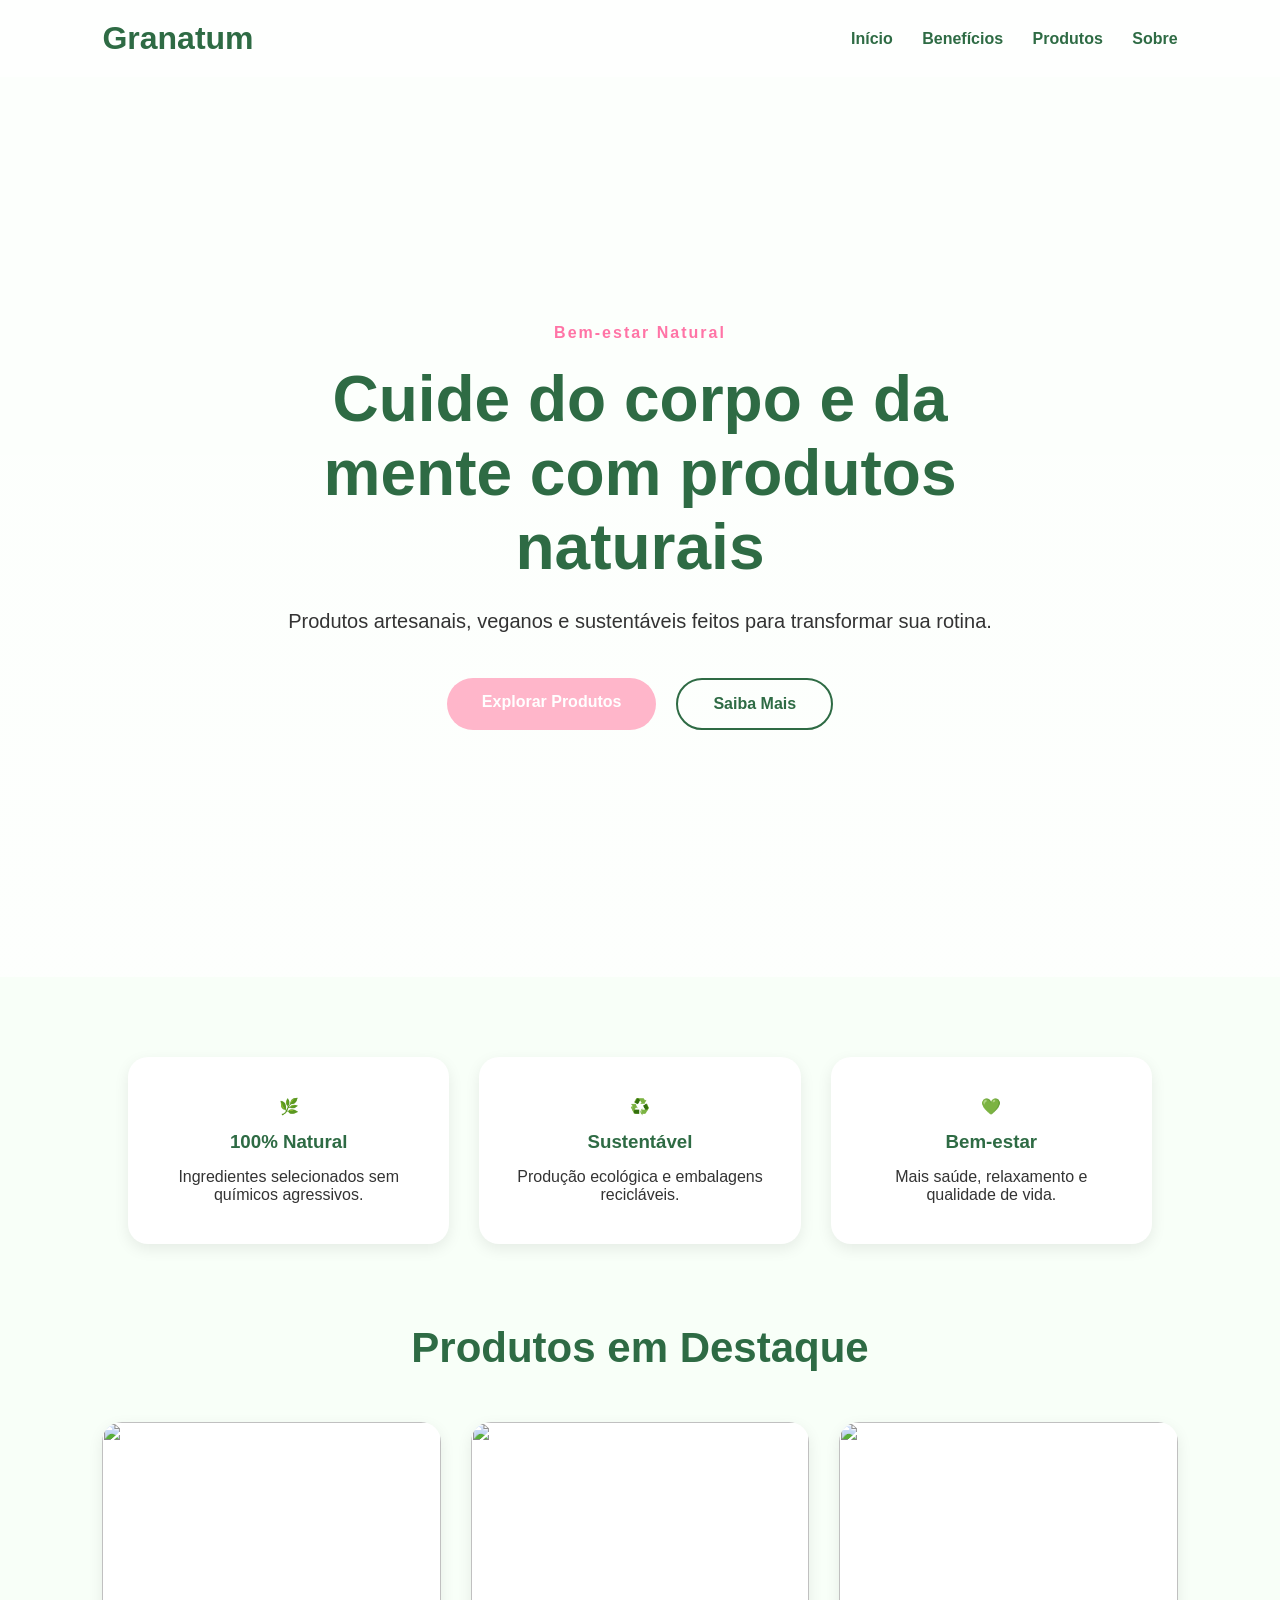
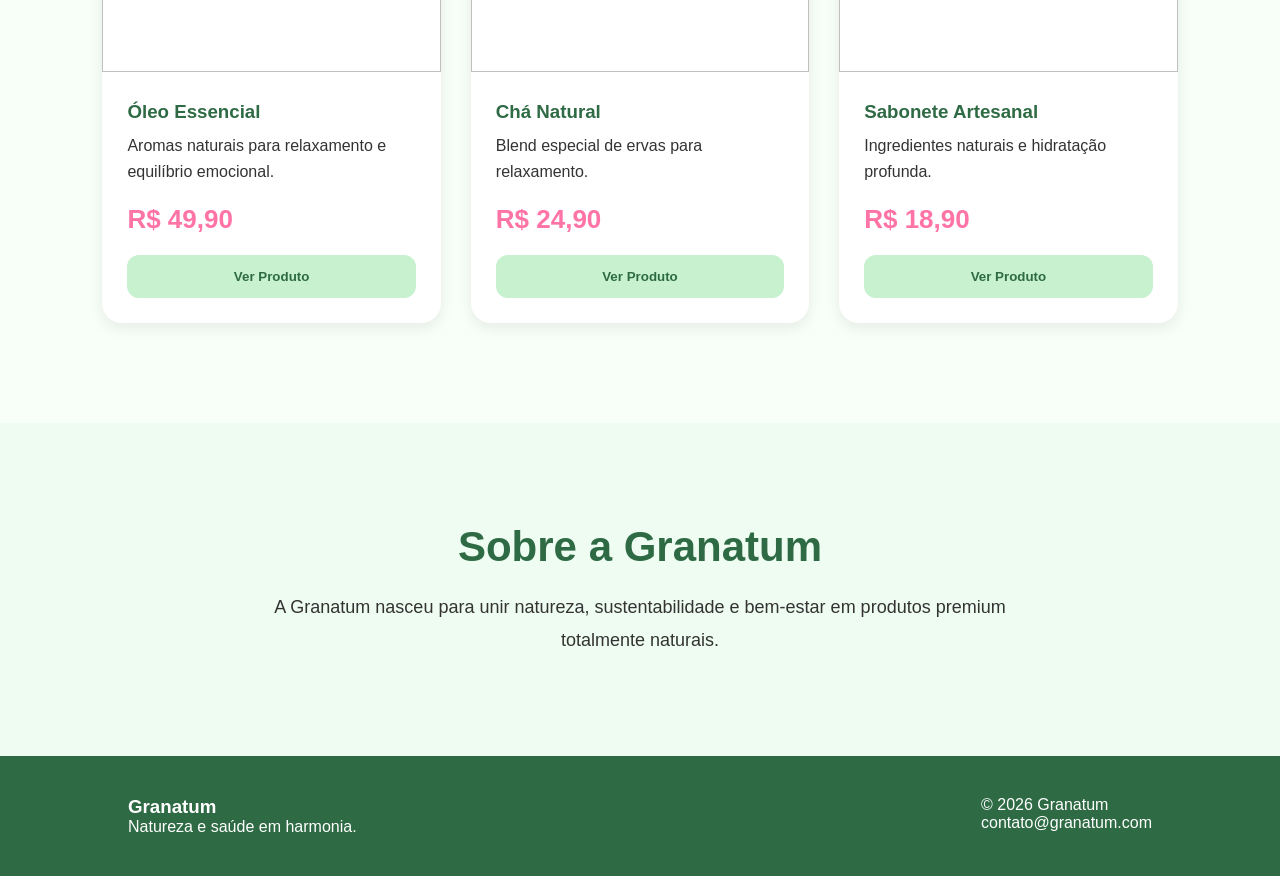
==== index.html @ 81e1577a "po" ====
<!DOCTYPE html>
<html lang="pt-BR">

<head>
    <meta charset="UTF-8">
    <meta name="viewport" content="width=device-width, initial-scale=1.0">
    <title>Granatum</title>

    <link rel="stylesheet" href="style.css">
</head>

<body>

    <header>
        <div class="logo">Granatum</div>

        <nav>
            <a href="#">Início</a>
            <a href="#beneficios">Benefícios</a>
            <a href="#produtos">Produtos</a>
            <a href="#sobre">Sobre</a>
        </nav>
    </header>

    <section class="hero">

        <div class="hero-content">

            <span class="mini-texto">
                Bem-estar Natural
            </span>

            <h1>
                Cuide do corpo e da mente com produtos naturais
            </h1>

            <p>
                Produtos artesanais, veganos e sustentáveis
                feitos para transformar sua rotina.
            </p>

            <div class="hero-buttons">
                <a href="#produtos" class="btn">
                    Explorar Produtos
                </a>

                <a href="#sobre" class="btn-outline">
                    Saiba Mais
                </a>
            </div>

        </div>

    </section>

    <!-- BENEFÍCIOS -->

    <section class="beneficios" id="beneficios">

        <div class="beneficio">
            🌿
            <h3>100% Natural</h3>
            <p>Ingredientes selecionados sem químicos agressivos.</p>
        </div>

        <div class="beneficio">
            ♻️
            <h3>Sustentável</h3>
            <p>Produção ecológica e embalagens recicláveis.</p>
        </div>

        <div class="beneficio">
            💚
            <h3>Bem-estar</h3>
            <p>Mais saúde, relaxamento e qualidade de vida.</p>
        </div>

    </section>

    <!-- PRODUTOS -->

    <section id="produtos">

        <h2 class="titulo">Produtos em Destaque</h2>

        <div class="produtos">

            <!-- CARD 1 -->

            <div class="card">

                <img src="https://images.unsplash.com/photo-1505576399279-565b52d4ac71?q=80&w=1200&auto=format&fit=crop">

                <div class="card-content">

                    <h3>Óleo Essencial</h3>

                    <p>
                        Aromas naturais para relaxamento e equilíbrio emocional.
                    </p>

                    <span>R$ 49,90</span>

                    <a href="produtos/oleo.html">
                        <button>
                            Ver Produto
                        </button>
                    </a>

                </div>

            </div>

            <!-- CARD 2 -->

            <div class="card">

                <img src="https://images.unsplash.com/photo-1515377905703-c4788e51af15?q=80&w=1200&auto=format&fit=crop">

                <div class="card-content">

                    <h3>Chá Natural</h3>

                    <p>
                        Blend especial de ervas para relaxamento.
                    </p>

                    <span>R$ 24,90</span>

                    <a href="produtos/cha.html">
                        <button>
                            Ver Produto
                        </button>
                    </a>

                </div>

            </div>

            <!-- CARD 3 -->

            <div class="card">

                <img src="https://images.unsplash.com/photo-1522335789203-aabd1fc54bc9?q=80&w=1200&auto=format&fit=crop">

                <div class="card-content">

                    <h3>Sabonete Artesanal</h3>

                    <p>
                        Ingredientes naturais e hidratação profunda.
                    </p>

                    <span>R$ 18,90</span>

                    <a href="produtos/sabonete.html">
                        <button>
                            Ver Produto
                        </button>
                    </a>

                </div>

            </div>

        </div>

    </section>

    <!-- SOBRE -->

    <section class="sobre" id="sobre">

        <h2>Sobre a Granatum</h2>

        <p>
            A Granatum nasceu para unir natureza,
            sustentabilidade e bem-estar em produtos
            premium totalmente naturais.
        </p>

    </section>

    <!-- FOOTER -->

    <footer>

        <div>
            <h3>Granatum</h3>
            <p>Natureza e saúde em harmonia.</p>
        </div>

        <div>
            <p>© 2026 Granatum</p>
            <p>contato@granatum.com</p>
        </div>

    </footer>

</body>

</html>
---- style.css ----
*{
    margin:0;
    padding:0;
    box-sizing:border-box;
    font-family: Arial, Helvetica, sans-serif;
}

body{
    background:#f8fff8;
    color:#333;
}

/* HEADER */

header{
    width:100%;
    padding:20px 8%;
    background:rgba(255,255,255,0.8);

    backdrop-filter: blur(10px);

    display:flex;
    justify-content:space-between;
    align-items:center;

    position:sticky;
    top:0;

    z-index:1000;
}

.logo{
    font-size:32px;
    font-weight:bold;
    color:#2e6b44;
}

nav a{
    text-decoration:none;
    color:#2e6b44;
    margin-left:25px;
    font-weight:bold;
    transition:0.3s;
}

nav a:hover{
    color:#ff74a6;
}

/* HERO */

.hero{
    min-height:100vh;

    background:
    linear-gradient(rgba(255,255,255,0.6), rgba(255,255,255,0.7)),
    url("https://images.unsplash.com/photo-1490818387583-1baba5e638af?q=80&w=1600&auto=format&fit=crop");

    background-size:cover;
    background-position:center;

    display:flex;
    align-items:center;
    justify-content:center;

    text-align:center;
    padding:40px;
}

.hero-content{
    max-width:800px;
}

.mini-texto{
    color:#ff74a6;
    font-weight:bold;
    letter-spacing:2px;
}

.hero h1{
    font-size:64px;
    color:#2e6b44;
    margin:20px 0;
}

.hero p{
    font-size:20px;
    line-height:1.7;
    margin-bottom:40px;
}

/* BOTÕES */

.hero-buttons{
    display:flex;
    justify-content:center;
    gap:20px;
}

.btn,
.btn-outline{
    padding:15px 35px;
    border-radius:30px;
    text-decoration:none;
    font-weight:bold;
    transition:0.3s;
}

.btn{
    background:#ffb6ca;
    color:white;
}

.btn:hover{
    background:#ff8eb0;
}

.btn-outline{
    border:2px solid #2e6b44;
    color:#2e6b44;
}

.btn-outline:hover{
    background:#2e6b44;
    color:white;
}

/* BENEFÍCIOS */

.beneficios{
    padding:80px 10%;

    display:grid;
    grid-template-columns:repeat(auto-fit, minmax(250px,1fr));

    gap:30px;
}

.beneficio{
    background:white;
    padding:40px 30px;
    border-radius:20px;
    text-align:center;

    box-shadow:0 5px 15px rgba(0,0,0,0.08);
}

.beneficio h3{
    margin:15px 0;
    color:#2e6b44;
}

/* PRODUTOS */

.titulo{
    text-align:center;
    margin-bottom:50px;
    font-size:42px;
    color:#2e6b44;
}

.produtos{
    padding:0 8% 100px;

    display:grid;
    grid-template-columns:repeat(auto-fit,minmax(280px,1fr));

    gap:30px;
}

.card{
    background:white;
    border-radius:20px;
    overflow:hidden;

    box-shadow:0 5px 15px rgba(0,0,0,0.08);

    transition:0.3s;
}

.card:hover{
    transform:translateY(-10px);
}

.card img{
    width:100%;
    height:250px;
    object-fit:cover;
}

.card-content{
    padding:25px;
}

.card-content h3{
    color:#2e6b44;
    margin-bottom:10px;
}

.card-content p{
    margin-bottom:20px;
    line-height:1.6;
}

.card-content span{
    display:block;
    font-size:26px;
    font-weight:bold;
    color:#ff74a6;
    margin-bottom:20px;
}

.card-content button{
    width:100%;
    padding:14px;

    border:none;
    border-radius:12px;

    background:#c7f1cf;
    color:#2e6b44;

    font-weight:bold;
    cursor:pointer;

    transition:0.3s;
}

.card-content button:hover{
    background:#9de0ab;
}

/* SOBRE */

.sobre{
    background:#eefcf1;
    padding:100px 10%;
    text-align:center;
}

.sobre h2{
    font-size:42px;
    color:#2e6b44;
    margin-bottom:20px;
}

.sobre p{
    max-width:800px;
    margin:auto;

    line-height:1.8;
    font-size:18px;
}

/* FOOTER */

footer{
    background:#2e6b44;
    color:white;

    padding:40px 10%;

    display:flex;
    justify-content:space-between;
    flex-wrap:wrap;
}

/* RESPONSIVO */

@media(max-width:768px){

    header{
        flex-direction:column;
    }

    nav{
        margin-top:15px;
    }

    .hero h1{
        font-size:42px;
    }

    .hero-buttons{
        flex-direction:column;
    }

    footer{
        text-align:center;
        gap:20px;
    }

}
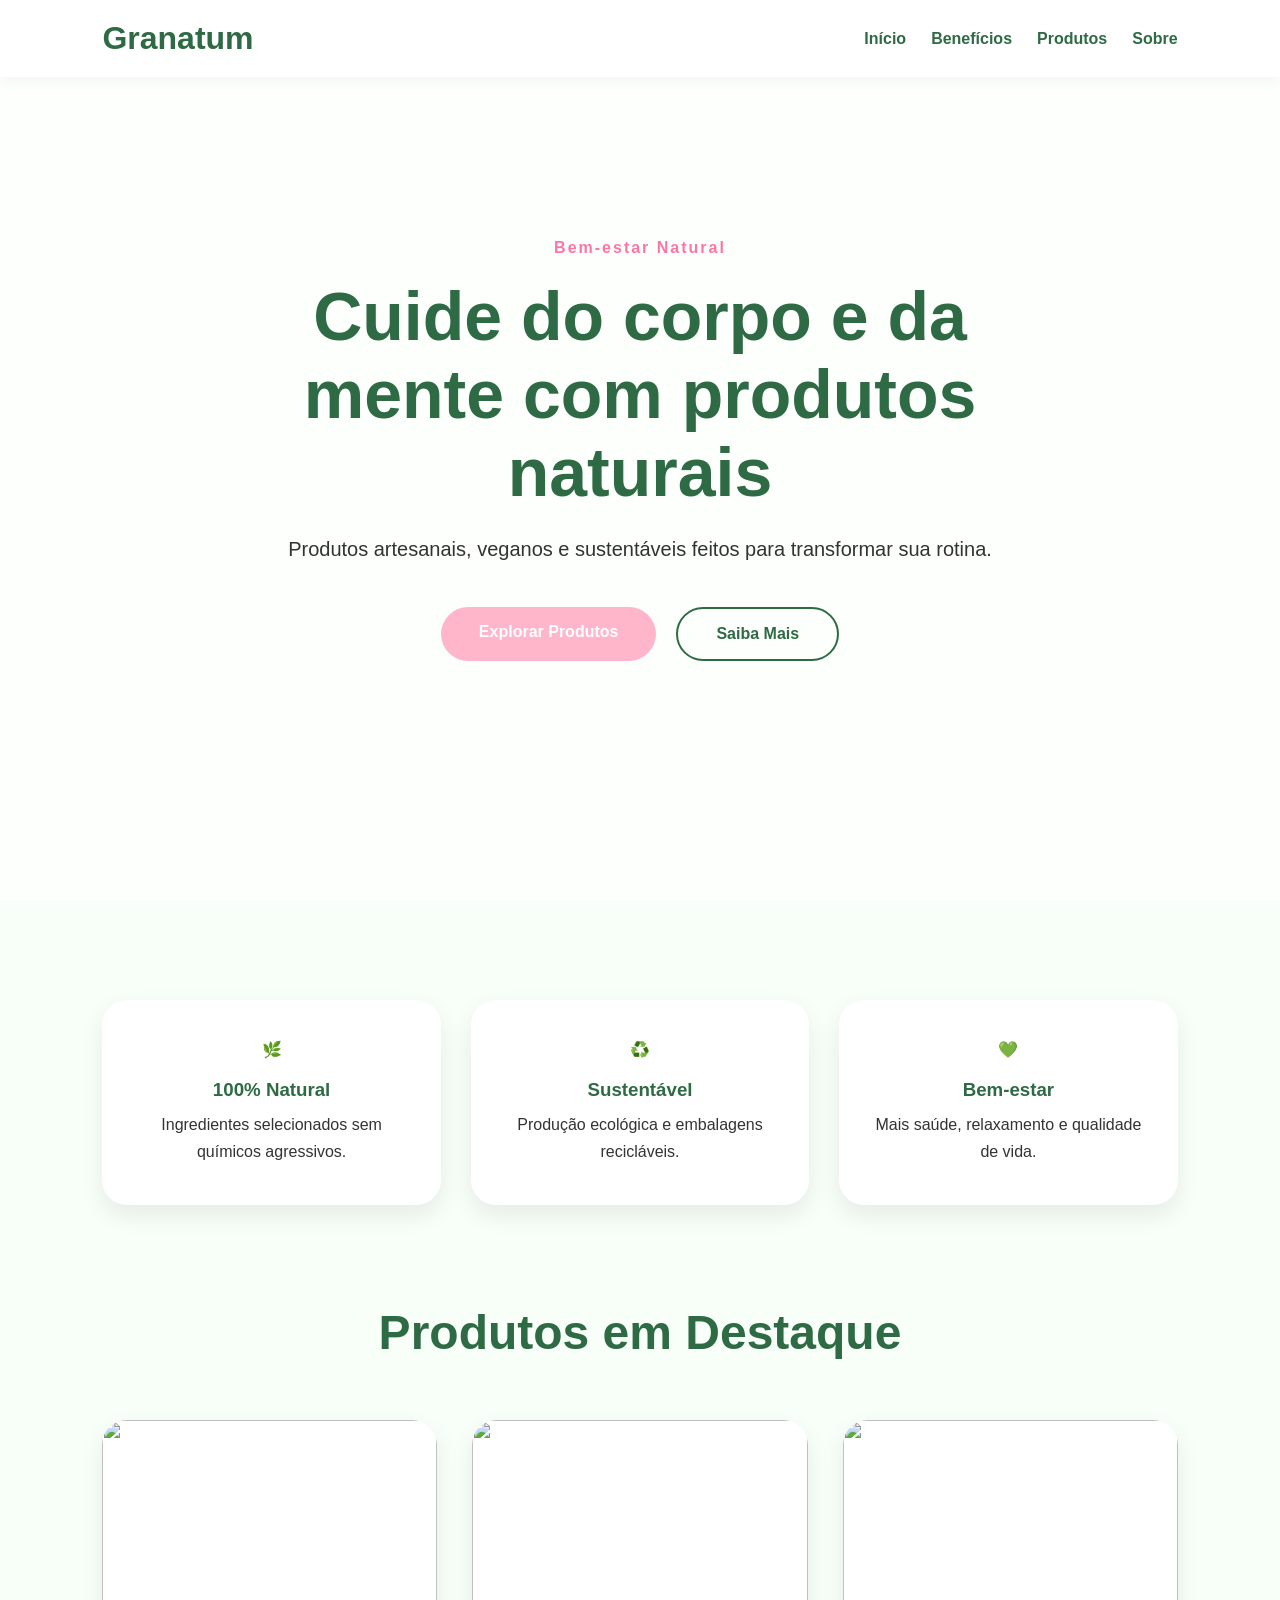
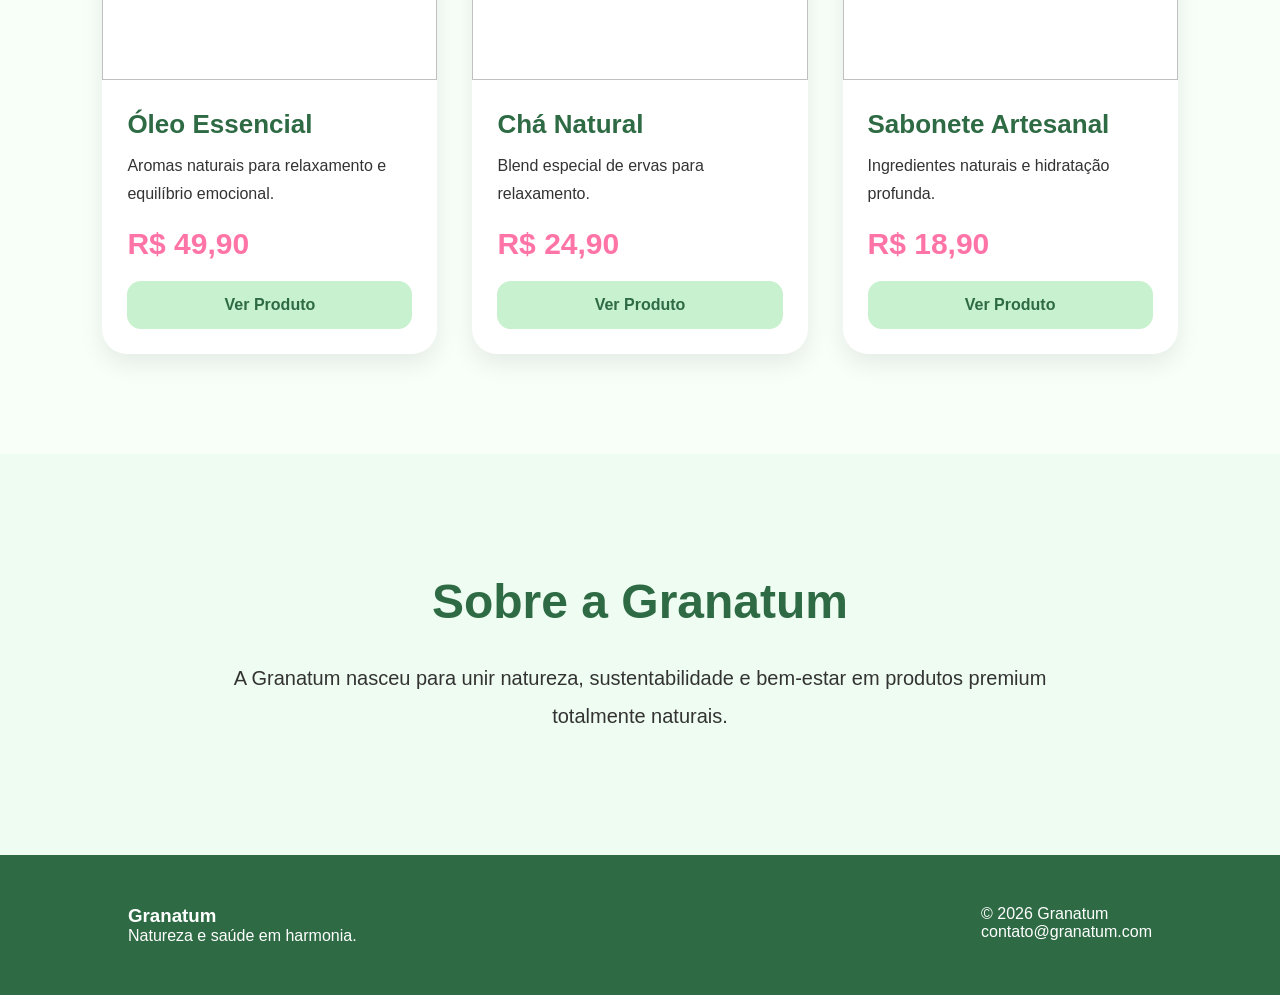
==== commit 1c69ae77: "olá" ====
--- a/index.html
+++ b/index.html
@@ -89,7 +89,7 @@
 
             <div class="card">
 
-                <img src="https://images.unsplash.com/photo-1505576399279-565b52d4ac71?q=80&w=1200&auto=format&fit=crop">
+                <img src="../assets/imagens/oleos.jpeg">
 
                 <div class="card-content">
 
@@ -115,7 +115,7 @@
 
             <div class="card">
 
-                <img src="https://images.unsplash.com/photo-1515377905703-c4788e51af15?q=80&w=1200&auto=format&fit=crop">
+                <img src="../assets/imagens/erva.jpeg">
 
                 <div class="card-content">
 
@@ -141,7 +141,7 @@
 
             <div class="card">
 
-                <img src="https://images.unsplash.com/photo-1522335789203-aabd1fc54bc9?q=80&w=1200&auto=format&fit=crop">
+                <img src="../assets/imagens/sabonete.jpeg">
 
                 <div class="card-content">
 
--- a/style.css
+++ b/style.css
@@ -1,3 +1,7 @@
+/* =========================
+   RESET
+========================= */
+
 *{
     margin:0;
     padding:0;
@@ -5,28 +9,39 @@
     font-family: Arial, Helvetica, sans-serif;
 }
 
+html{
+    scroll-behavior:smooth;
+}
+
 body{
     background:#f8fff8;
     color:#333;
-}
-
-/* HEADER */
+    overflow-x:hidden;
+}
+
+/* =========================
+   HEADER
+========================= */
 
 header{
     width:100%;
     padding:20px 8%;
-    background:rgba(255,255,255,0.8);
-
-    backdrop-filter: blur(10px);
 
     display:flex;
     justify-content:space-between;
     align-items:center;
 
-    position:sticky;
+    position:fixed;
     top:0;
+    left:0;
 
     z-index:1000;
+
+    background:rgba(255,255,255,0.8);
+
+    backdrop-filter:blur(12px);
+
+    box-shadow:0 2px 15px rgba(0,0,0,0.05);
 }
 
 .logo{
@@ -35,11 +50,16 @@
     color:#2e6b44;
 }
 
+nav{
+    display:flex;
+    gap:25px;
+}
+
 nav a{
     text-decoration:none;
     color:#2e6b44;
-    margin-left:25px;
-    font-weight:bold;
+    font-weight:bold;
+
     transition:0.3s;
 }
 
@@ -47,24 +67,28 @@
     color:#ff74a6;
 }
 
-/* HERO */
+/* =========================
+   HERO HOME
+========================= */
 
 .hero{
+    width:100%;
     min-height:100vh;
 
     background:
-    linear-gradient(rgba(255,255,255,0.6), rgba(255,255,255,0.7)),
+    linear-gradient(rgba(255,255,255,0.7), rgba(255,255,255,0.7)),
     url("https://images.unsplash.com/photo-1490818387583-1baba5e638af?q=80&w=1600&auto=format&fit=crop");
 
     background-size:cover;
     background-position:center;
 
     display:flex;
+    justify-content:center;
     align-items:center;
-    justify-content:center;
 
     text-align:center;
-    padding:40px;
+
+    padding:120px 8%;
 }
 
 .hero-content{
@@ -78,18 +102,18 @@
 }
 
 .hero h1{
-    font-size:64px;
-    color:#2e6b44;
+    font-size:68px;
+    color:#2e6b44;
+
     margin:20px 0;
 }
 
 .hero p{
     font-size:20px;
-    line-height:1.7;
+    line-height:1.8;
+
     margin-bottom:40px;
 }
-
-/* BOTÕES */
 
 .hero-buttons{
     display:flex;
@@ -97,12 +121,19 @@
     gap:20px;
 }
 
+/* =========================
+   BOTÕES
+========================= */
+
 .btn,
 .btn-outline{
-    padding:15px 35px;
-    border-radius:30px;
+    padding:16px 38px;
+
+    border-radius:40px;
+
     text-decoration:none;
     font-weight:bold;
+
     transition:0.3s;
 }
 
@@ -113,6 +144,7 @@
 
 .btn:hover{
     background:#ff8eb0;
+    transform:translateY(-3px);
 }
 
 .btn-outline{
@@ -125,10 +157,12 @@
     color:white;
 }
 
-/* BENEFÍCIOS */
+/* =========================
+   BENEFÍCIOS
+========================= */
 
 .beneficios{
-    padding:80px 10%;
+    padding:100px 8%;
 
     display:grid;
     grid-template-columns:repeat(auto-fit, minmax(250px,1fr));
@@ -138,53 +172,77 @@
 
 .beneficio{
     background:white;
+
     padding:40px 30px;
-    border-radius:20px;
+
+    border-radius:25px;
+
     text-align:center;
 
-    box-shadow:0 5px 15px rgba(0,0,0,0.08);
+    box-shadow:0 10px 25px rgba(0,0,0,0.08);
+
+    transition:0.3s;
+}
+
+.beneficio:hover{
+    transform:translateY(-10px);
 }
 
 .beneficio h3{
-    margin:15px 0;
-    color:#2e6b44;
-}
-
-/* PRODUTOS */
+    margin:20px 0 10px;
+    color:#2e6b44;
+}
+
+.beneficio p{
+    line-height:1.7;
+}
+
+/* =========================
+   PRODUTOS
+========================= */
+
+#produtos{
+    padding-bottom:100px;
+}
 
 .titulo{
     text-align:center;
-    margin-bottom:50px;
-    font-size:42px;
-    color:#2e6b44;
+
+    font-size:48px;
+    color:#2e6b44;
+
+    margin-bottom:60px;
 }
 
 .produtos{
-    padding:0 8% 100px;
+    padding:0 8%;
 
     display:grid;
-    grid-template-columns:repeat(auto-fit,minmax(280px,1fr));
-
-    gap:30px;
+    grid-template-columns:repeat(auto-fit, minmax(280px,1fr));
+
+    gap:35px;
 }
 
 .card{
     background:white;
-    border-radius:20px;
+
+    border-radius:25px;
+
     overflow:hidden;
 
-    box-shadow:0 5px 15px rgba(0,0,0,0.08);
-
-    transition:0.3s;
+    box-shadow:0 10px 25px rgba(0,0,0,0.08);
+
+    transition:0.4s;
 }
 
 .card:hover{
-    transform:translateY(-10px);
+    transform:translateY(-12px);
 }
 
 .card img{
     width:100%;
-    height:250px;
+    height:260px;
+
     object-fit:cover;
 }
 
@@ -194,33 +252,45 @@
 
 .card-content h3{
     color:#2e6b44;
-    margin-bottom:10px;
+    margin-bottom:12px;
+
+    font-size:26px;
 }
 
 .card-content p{
+    line-height:1.7;
     margin-bottom:20px;
-    line-height:1.6;
 }
 
 .card-content span{
     display:block;
-    font-size:26px;
-    font-weight:bold;
+
     color:#ff74a6;
+
+    font-size:30px;
+    font-weight:bold;
+
     margin-bottom:20px;
+}
+
+.card-content a{
+    text-decoration:none;
 }
 
 .card-content button{
     width:100%;
-    padding:14px;
+
+    padding:15px;
 
     border:none;
-    border-radius:12px;
+    border-radius:14px;
 
     background:#c7f1cf;
     color:#2e6b44;
 
-    font-weight:bold;
+    font-size:16px;
+    font-weight:bold;
+
     cursor:pointer;
 
     transition:0.3s;
@@ -230,64 +300,300 @@
     background:#9de0ab;
 }
 
-/* SOBRE */
+/* =========================
+   SOBRE
+========================= */
 
 .sobre{
+    padding:120px 10%;
+
     background:#eefcf1;
-    padding:100px 10%;
+
     text-align:center;
 }
 
 .sobre h2{
-    font-size:42px;
-    color:#2e6b44;
-    margin-bottom:20px;
+    font-size:48px;
+    color:#2e6b44;
+
+    margin-bottom:30px;
 }
 
 .sobre p{
-    max-width:800px;
+    max-width:850px;
+
     margin:auto;
 
-    line-height:1.8;
-    font-size:18px;
-}
-
-/* FOOTER */
+    font-size:20px;
+    line-height:1.9;
+}
+
+/* =========================
+   FOOTER
+========================= */
 
 footer{
     background:#2e6b44;
     color:white;
 
-    padding:40px 10%;
+    padding:50px 10%;
 
     display:flex;
     justify-content:space-between;
     flex-wrap:wrap;
-}
-
-/* RESPONSIVO */
-
-@media(max-width:768px){
+
+    gap:20px;
+}
+
+/* =========================
+   PÁGINAS DOS PRODUTOS
+========================= */
+
+.produto-hero{
+    min-height:100vh;
+
+    padding:140px 10% 80px;
+
+    display:grid;
+    grid-template-columns:1fr 1fr;
+
+    gap:70px;
+
+    align-items:center;
+
+    background:
+    linear-gradient(rgba(255,255,255,0.92), rgba(255,255,255,0.92)),
+    url("https://images.unsplash.com/photo-1490818387583-1baba5e638af?q=80&w=1600&auto=format&fit=crop");
+
+    background-size:cover;
+    background-position:center;
+}
+
+.produto-imagem{
+    position:relative;
+}
+
+.produto-imagem img{
+    width:100%;
+
+    border-radius:30px;
+
+    box-shadow:0 20px 40px rgba(0,0,0,0.12);
+
+    transition:0.4s;
+}
+
+.produto-imagem img:hover{
+    transform:scale(1.03);
+}
+
+.tag-natural{
+    position:absolute;
+
+    top:20px;
+    left:20px;
+
+    background:#2e6b44;
+    color:white;
+
+    padding:10px 20px;
+
+    border-radius:30px;
+
+    font-size:14px;
+    font-weight:bold;
+}
+
+.produto-info h1{
+    font-size:60px;
+    color:#2e6b44;
+
+    margin-bottom:20px;
+}
+
+.produto-subtitulo{
+    font-size:20px;
+    line-height:1.8;
+
+    margin-bottom:30px;
+}
+
+.preco{
+    font-size:42px;
+    font-weight:bold;
+
+    color:#ff74a6;
+
+    margin-bottom:35px;
+}
+
+.produto-beneficios{
+    display:grid;
+    grid-template-columns:repeat(2,1fr);
+
+    gap:20px;
+
+    margin-bottom:40px;
+}
+
+.beneficio-card{
+    background:white;
+
+    padding:25px;
+
+    border-radius:20px;
+
+    box-shadow:0 5px 15px rgba(0,0,0,0.08);
+
+    transition:0.3s;
+}
+
+.beneficio-card:hover{
+    transform:translateY(-5px);
+}
+
+.beneficio-card h3{
+    color:#2e6b44;
+    margin-bottom:12px;
+}
+
+.beneficio-card p{
+    line-height:1.7;
+}
+
+.comprar-area{
+    display:flex;
+    gap:20px;
+}
+
+.comprar-btn{
+    background:#2e6b44;
+    color:white;
+
+    border:none;
+
+    padding:18px 40px;
+
+    border-radius:15px;
+
+    font-size:18px;
+    font-weight:bold;
+
+    cursor:pointer;
+
+    transition:0.3s;
+}
+
+.comprar-btn:hover{
+    background:#245636;
+}
+
+.voltar-btn{
+    border:2px solid #2e6b44;
+
+    color:#2e6b44;
+
+    padding:18px 40px;
+
+    border-radius:15px;
+
+    text-decoration:none;
+    font-weight:bold;
+
+    transition:0.3s;
+}
+
+.voltar-btn:hover{
+    background:#2e6b44;
+    color:white;
+}
+
+/* =========================
+   INFO EXTRA
+========================= */
+
+.info-extra{
+    padding:100px 10%;
+    background:white;
+}
+
+.info-extra h2{
+    text-align:center;
+
+    font-size:46px;
+    color:#2e6b44;
+
+    margin-bottom:60px;
+}
+
+.info-grid{
+    display:grid;
+    grid-template-columns:repeat(auto-fit, minmax(300px,1fr));
+
+    gap:30px;
+}
+
+.info-box{
+    background:#eefcf1;
+
+    padding:40px;
+
+    border-radius:25px;
+
+    transition:0.3s;
+}
+
+.info-box:hover{
+    transform:translateY(-8px);
+}
+
+.info-box h3{
+    color:#2e6b44;
+    margin-bottom:20px;
+}
+
+.info-box p{
+    line-height:1.8;
+}
+
+/* =========================
+   RESPONSIVO
+========================= */
+
+@media(max-width:900px){
 
     header{
         flex-direction:column;
-    }
-
-    nav{
-        margin-top:15px;
+        gap:15px;
     }
 
     .hero h1{
-        font-size:42px;
+        font-size:46px;
     }
 
     .hero-buttons{
         flex-direction:column;
     }
 
+    .produto-hero{
+        grid-template-columns:1fr;
+    }
+
+    .produto-info h1{
+        font-size:42px;
+    }
+
+    .produto-beneficios{
+        grid-template-columns:1fr;
+    }
+
+    .comprar-area{
+        flex-direction:column;
+    }
+
     footer{
+        flex-direction:column;
         text-align:center;
-        gap:20px;
     }
 
 }
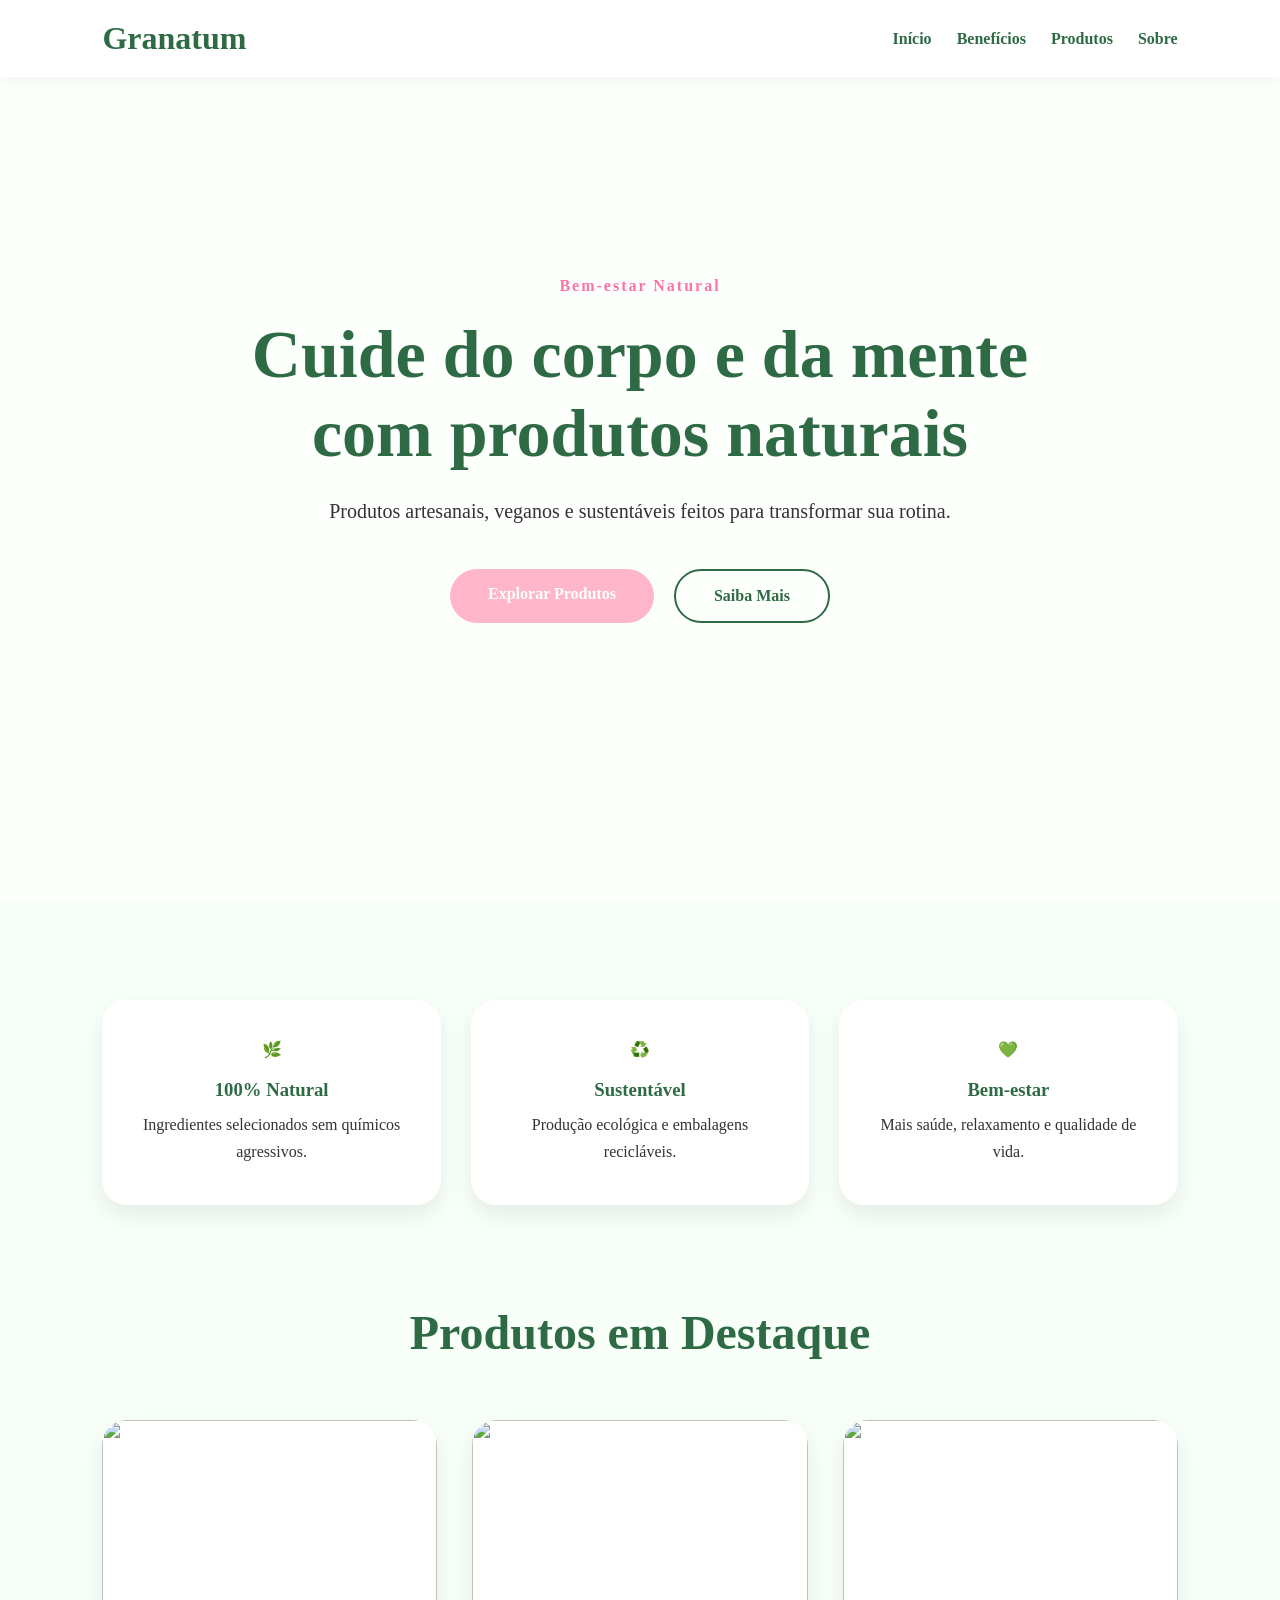
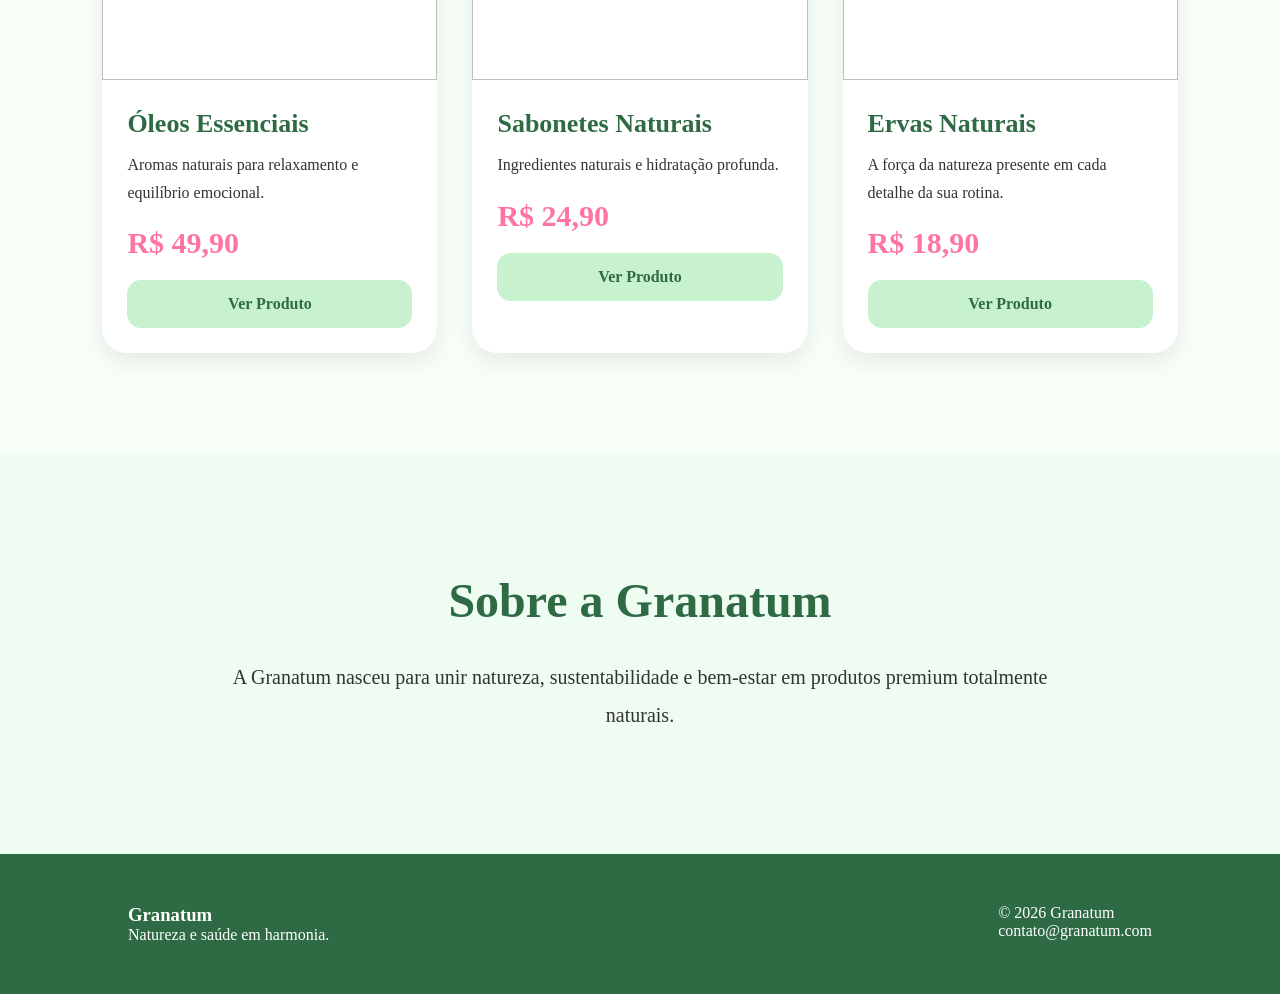
==== commit 04f5114c: "oi" ====
--- a/index.html
+++ b/index.html
@@ -89,11 +89,11 @@
 
             <div class="card">
 
-                <img src="../assets/imagens/oleos.jpeg">
+                <img src="https://i.pinimg.com/736x/92/ff/bc/92ffbca15667f3b0fac0ff66e654b469.jpg">
 
                 <div class="card-content">
 
-                    <h3>Óleo Essencial</h3>
+                    <h3>Óleos Essenciais</h3>
 
                     <p>
                         Aromas naturais para relaxamento e equilíbrio emocional.
@@ -115,14 +115,14 @@
 
             <div class="card">
 
-                <img src="../assets/imagens/erva.jpeg">
+                <img src="https://i.pinimg.com/1200x/62/ba/0b/62ba0b3087f2a18cdc8d9666cfa50698.jpg">
 
                 <div class="card-content">
 
-                    <h3>Chá Natural</h3>
+                    <h3>Sabonetes Naturais</h3>
 
                     <p>
-                        Blend especial de ervas para relaxamento.
+                        Ingredientes naturais e hidratação profunda.
                     </p>
 
                     <span>R$ 24,90</span>
@@ -141,14 +141,14 @@
 
             <div class="card">
 
-                <img src="../assets/imagens/sabonete.jpeg">
+                <img src="https://i.pinimg.com/1200x/9d/0b/e3/9d0be3cc54b55e026bb1369c70e5180e.jpg">
 
                 <div class="card-content">
 
-                    <h3>Sabonete Artesanal</h3>
+                    <h3>Ervas Naturais</h3>
 
                     <p>
-                        Ingredientes naturais e hidratação profunda.
+                        A força da natureza presente em cada detalhe da sua rotina.
                     </p>
 
                     <span>R$ 18,90</span>
--- a/style.css
+++ b/style.css
@@ -6,7 +6,7 @@
     margin:0;
     padding:0;
     box-sizing:border-box;
-    font-family: Arial, Helvetica, sans-serif;
+    font-family: "Cormorant Garamond", serif;
 }
 
 html{
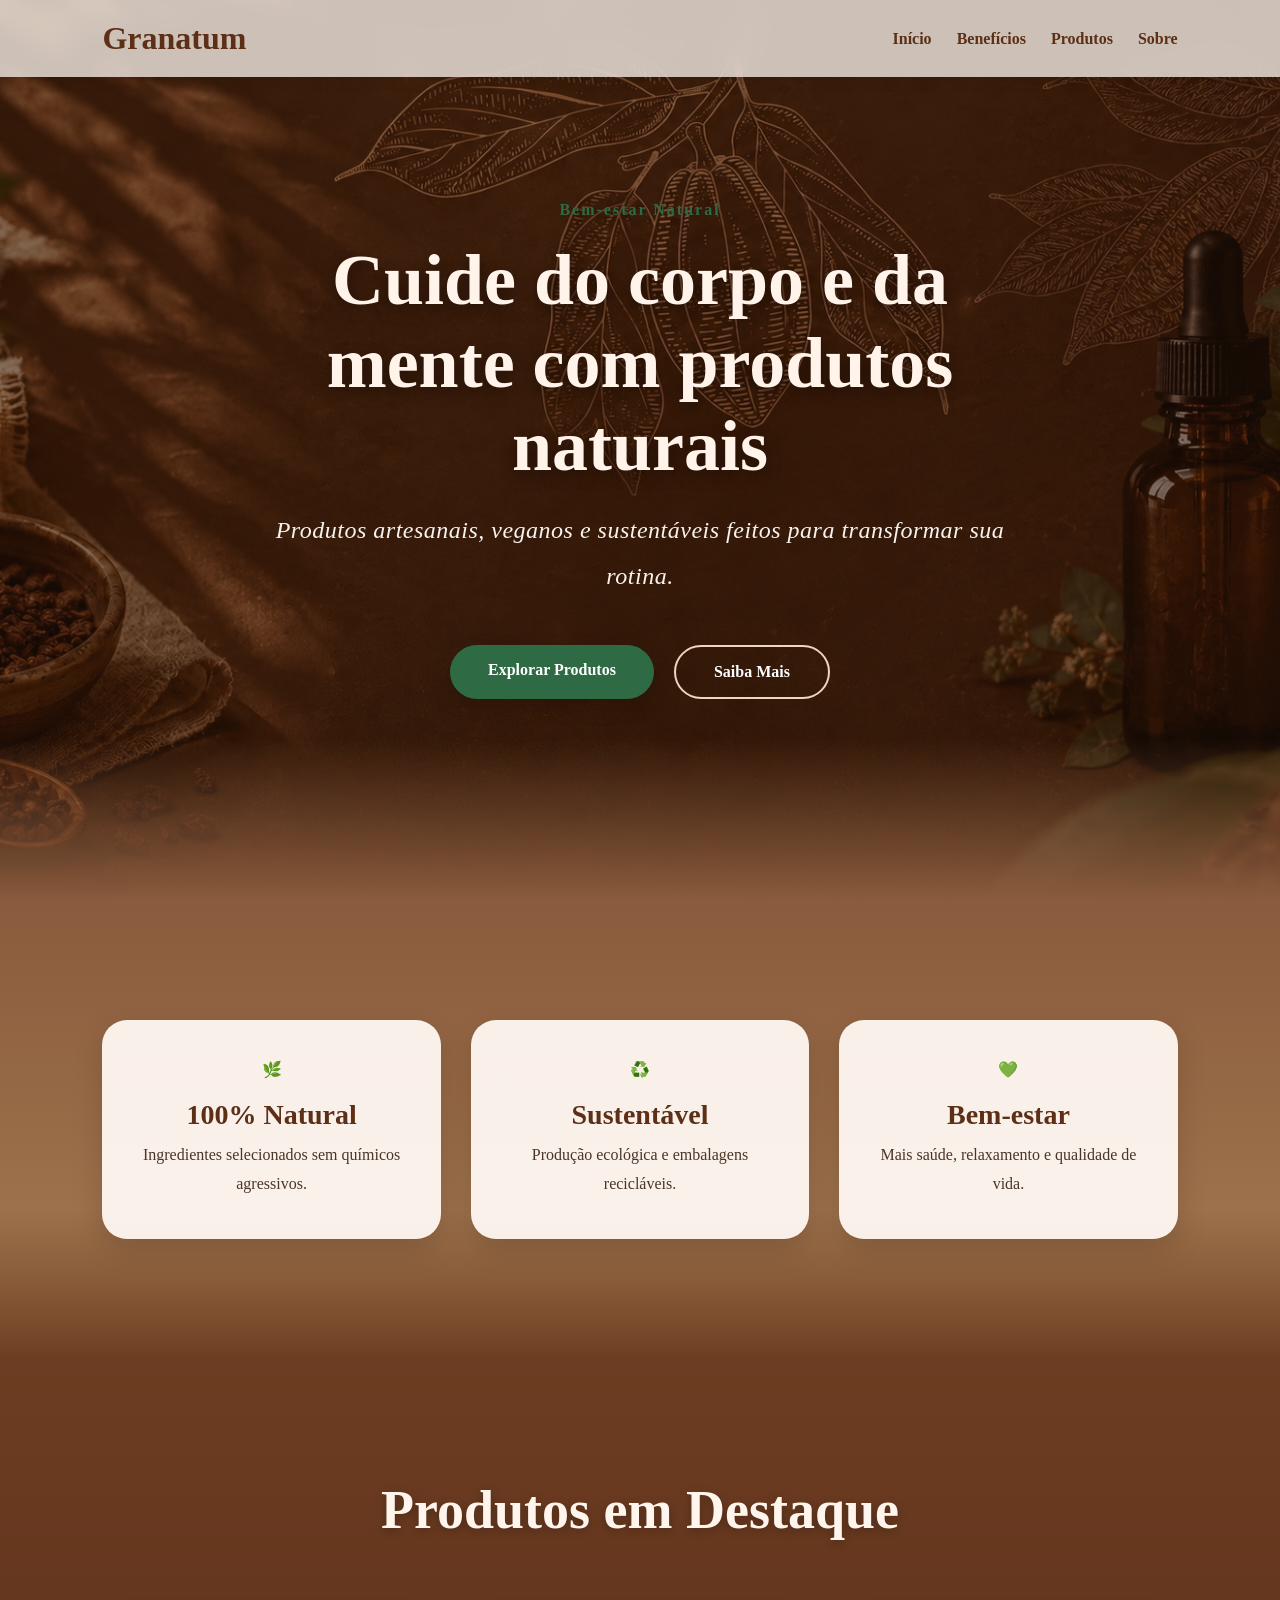
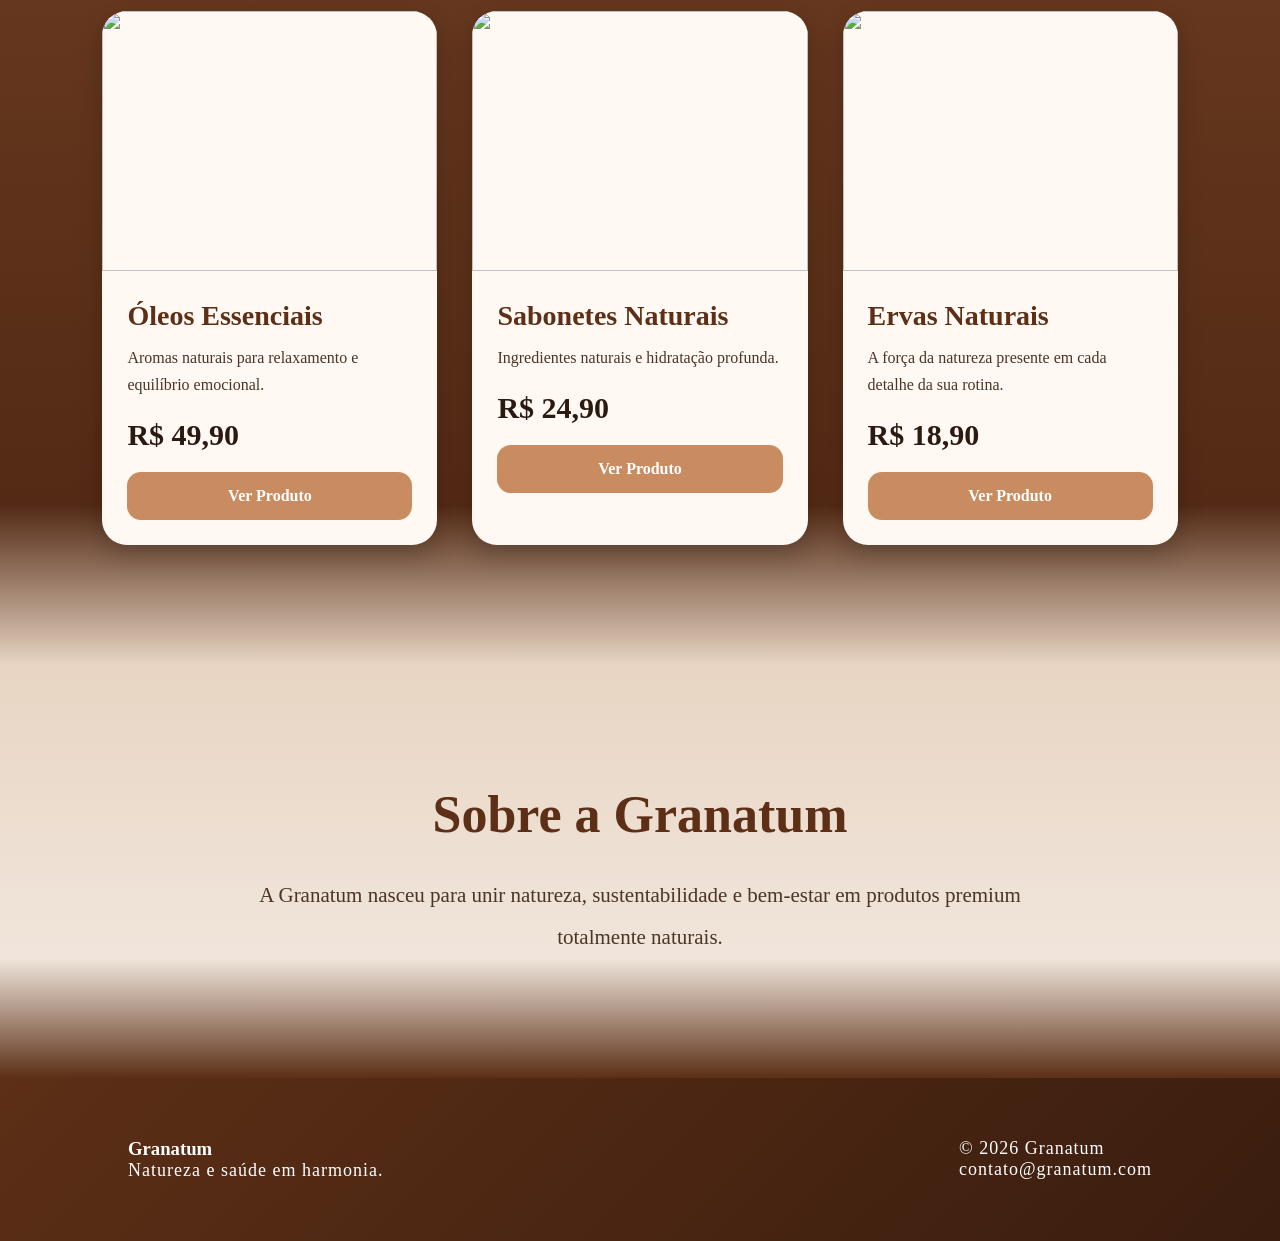
==== commit 938c13a3: "Add files via upload" ====
--- a/index.html
+++ b/index.html
@@ -1,202 +1,202 @@
-<!DOCTYPE html>
-<html lang="pt-BR">
-
-<head>
-    <meta charset="UTF-8">
-    <meta name="viewport" content="width=device-width, initial-scale=1.0">
-    <title>Granatum</title>
-
-    <link rel="stylesheet" href="style.css">
-</head>
-
-<body>
-
-    <header>
-        <div class="logo">Granatum</div>
-
-        <nav>
-            <a href="#">Início</a>
-            <a href="#beneficios">Benefícios</a>
-            <a href="#produtos">Produtos</a>
-            <a href="#sobre">Sobre</a>
-        </nav>
-    </header>
-
-    <section class="hero">
-
-        <div class="hero-content">
-
-            <span class="mini-texto">
-                Bem-estar Natural
-            </span>
-
-            <h1>
-                Cuide do corpo e da mente com produtos naturais
-            </h1>
-
-            <p>
-                Produtos artesanais, veganos e sustentáveis
-                feitos para transformar sua rotina.
-            </p>
-
-            <div class="hero-buttons">
-                <a href="#produtos" class="btn">
-                    Explorar Produtos
-                </a>
-
-                <a href="#sobre" class="btn-outline">
-                    Saiba Mais
-                </a>
-            </div>
-
-        </div>
-
-    </section>
-
-    <!-- BENEFÍCIOS -->
-
-    <section class="beneficios" id="beneficios">
-
-        <div class="beneficio">
-            🌿
-            <h3>100% Natural</h3>
-            <p>Ingredientes selecionados sem químicos agressivos.</p>
-        </div>
-
-        <div class="beneficio">
-            ♻️
-            <h3>Sustentável</h3>
-            <p>Produção ecológica e embalagens recicláveis.</p>
-        </div>
-
-        <div class="beneficio">
-            💚
-            <h3>Bem-estar</h3>
-            <p>Mais saúde, relaxamento e qualidade de vida.</p>
-        </div>
-
-    </section>
-
-    <!-- PRODUTOS -->
-
-    <section id="produtos">
-
-        <h2 class="titulo">Produtos em Destaque</h2>
-
-        <div class="produtos">
-
-            <!-- CARD 1 -->
-
-            <div class="card">
-
-                <img src="https://i.pinimg.com/736x/92/ff/bc/92ffbca15667f3b0fac0ff66e654b469.jpg">
-
-                <div class="card-content">
-
-                    <h3>Óleos Essenciais</h3>
-
-                    <p>
-                        Aromas naturais para relaxamento e equilíbrio emocional.
-                    </p>
-
-                    <span>R$ 49,90</span>
-
-                    <a href="produtos/oleo.html">
-                        <button>
-                            Ver Produto
-                        </button>
-                    </a>
-
-                </div>
-
-            </div>
-
-            <!-- CARD 2 -->
-
-            <div class="card">
-
-                <img src="https://i.pinimg.com/1200x/62/ba/0b/62ba0b3087f2a18cdc8d9666cfa50698.jpg">
-
-                <div class="card-content">
-
-                    <h3>Sabonetes Naturais</h3>
-
-                    <p>
-                        Ingredientes naturais e hidratação profunda.
-                    </p>
-
-                    <span>R$ 24,90</span>
-
-                    <a href="produtos/cha.html">
-                        <button>
-                            Ver Produto
-                        </button>
-                    </a>
-
-                </div>
-
-            </div>
-
-            <!-- CARD 3 -->
-
-            <div class="card">
-
-                <img src="https://i.pinimg.com/1200x/9d/0b/e3/9d0be3cc54b55e026bb1369c70e5180e.jpg">
-
-                <div class="card-content">
-
-                    <h3>Ervas Naturais</h3>
-
-                    <p>
-                        A força da natureza presente em cada detalhe da sua rotina.
-                    </p>
-
-                    <span>R$ 18,90</span>
-
-                    <a href="produtos/sabonete.html">
-                        <button>
-                            Ver Produto
-                        </button>
-                    </a>
-
-                </div>
-
-            </div>
-
-        </div>
-
-    </section>
-
-    <!-- SOBRE -->
-
-    <section class="sobre" id="sobre">
-
-        <h2>Sobre a Granatum</h2>
-
-        <p>
-            A Granatum nasceu para unir natureza,
-            sustentabilidade e bem-estar em produtos
-            premium totalmente naturais.
-        </p>
-
-    </section>
-
-    <!-- FOOTER -->
-
-    <footer>
-
-        <div>
-            <h3>Granatum</h3>
-            <p>Natureza e saúde em harmonia.</p>
-        </div>
-
-        <div>
-            <p>© 2026 Granatum</p>
-            <p>contato@granatum.com</p>
-        </div>
-
-    </footer>
-
-</body>
-
+<!DOCTYPE html>
+<html lang="pt-BR">
+
+<head>
+    <meta charset="UTF-8">
+    <meta name="viewport" content="width=device-width, initial-scale=1.0">
+    <title>Granatum</title>
+
+    <link rel="stylesheet" href="style.css">
+</head>
+
+<body>
+
+    <header>
+        <div class="logo">Granatum</div>
+
+        <nav>
+            <a href="#">Início</a>
+            <a href="#beneficios">Benefícios</a>
+            <a href="#produtos">Produtos</a>
+            <a href="#sobre">Sobre</a>
+        </nav>
+    </header>
+
+    <section class="hero">
+
+        <div class="hero-content">
+
+            <span class="mini-texto">
+                Bem-estar Natural
+            </span>
+
+            <h1>
+                Cuide do corpo e da mente com produtos naturais
+            </h1>
+
+            <p>
+                Produtos artesanais, veganos e sustentáveis
+                feitos para transformar sua rotina.
+            </p>
+
+            <div class="hero-buttons">
+                <a href="#produtos" class="btn">
+                    Explorar Produtos
+                </a>
+
+                <a href="#sobre" class="btn-outline">
+                    Saiba Mais
+                </a>
+            </div>
+
+        </div>
+
+    </section>
+
+    <!-- BENEFÍCIOS -->
+
+    <section class="beneficios" id="beneficios">
+
+        <div class="beneficio">
+            🌿
+            <h3>100% Natural</h3>
+            <p>Ingredientes selecionados sem químicos agressivos.</p>
+        </div>
+
+        <div class="beneficio">
+            ♻️
+            <h3>Sustentável</h3>
+            <p>Produção ecológica e embalagens recicláveis.</p>
+        </div>
+
+        <div class="beneficio">
+            💚
+            <h3>Bem-estar</h3>
+            <p>Mais saúde, relaxamento e qualidade de vida.</p>
+        </div>
+
+    </section>
+
+    <!-- PRODUTOS -->
+
+    <section id="produtos">
+
+        <h2 class="titulo">Produtos em Destaque</h2>
+
+        <div class="produtos">
+
+            <!-- CARD 1 -->
+
+            <div class="card">
+
+                <img src="https://i.pinimg.com/736x/92/ff/bc/92ffbca15667f3b0fac0ff66e654b469.jpg">
+
+                <div class="card-content">
+
+                    <h3>Óleos Essenciais</h3>
+
+                    <p>
+                        Aromas naturais para relaxamento e equilíbrio emocional.
+                    </p>
+
+                    <span>R$ 49,90</span>
+
+                    <a href="produtos/oleo.html">
+                        <button>
+                            Ver Produto
+                        </button>
+                    </a>
+
+                </div>
+
+            </div>
+
+            <!-- CARD 2 -->
+
+            <div class="card">
+
+                <img src="https://i.pinimg.com/1200x/62/ba/0b/62ba0b3087f2a18cdc8d9666cfa50698.jpg">
+
+                <div class="card-content">
+
+                    <h3>Sabonetes Naturais</h3>
+
+                    <p>
+                        Ingredientes naturais e hidratação profunda.
+                    </p>
+
+                    <span>R$ 24,90</span>
+
+                    <a href="produtos/cha.html">
+                        <button>
+                            Ver Produto
+                        </button>
+                    </a>
+
+                </div>
+
+            </div>
+
+            <!-- CARD 3 -->
+
+            <div class="card">
+
+                <img src="https://i.pinimg.com/1200x/9d/0b/e3/9d0be3cc54b55e026bb1369c70e5180e.jpg">
+
+                <div class="card-content">
+
+                    <h3>Ervas Naturais</h3>
+
+                    <p>
+                        A força da natureza presente em cada detalhe da sua rotina.
+                    </p>
+
+                    <span>R$ 18,90</span>
+
+                    <a href="produtos/sabonete.html">
+                        <button>
+                            Ver Produto
+                        </button>
+                    </a>
+
+                </div>
+
+            </div>
+
+        </div>
+
+    </section>
+
+    <!-- SOBRE -->
+
+    <section class="sobre" id="sobre">
+
+        <h2>Sobre a Granatum</h2>
+
+        <p>
+            A Granatum nasceu para unir natureza,
+            sustentabilidade e bem-estar em produtos
+            premium totalmente naturais.
+        </p>
+
+    </section>
+
+    <!-- FOOTER -->
+
+    <footer>
+
+        <div>
+            <h3>Granatum</h3>
+            <p>Natureza e saúde em harmonia.</p>
+        </div>
+
+        <div>
+            <p>© 2026 Granatum</p>
+            <p>contato@granatum.com</p>
+        </div>
+
+    </footer>
+
+</body>
+
 </html>
--- a/style.css
+++ b/style.css
@@ -1,599 +1,692 @@
-/* =========================
-   RESET
-========================= */
-
-*{
-    margin:0;
-    padding:0;
-    box-sizing:border-box;
-    font-family: "Cormorant Garamond", serif;
-}
-
-html{
-    scroll-behavior:smooth;
-}
-
-body{
-    background:#f8fff8;
-    color:#333;
-    overflow-x:hidden;
-}
-
-/* =========================
-   HEADER
-========================= */
-
-header{
-    width:100%;
-    padding:20px 8%;
-
-    display:flex;
-    justify-content:space-between;
-    align-items:center;
-
-    position:fixed;
-    top:0;
-    left:0;
-
-    z-index:1000;
-
-    background:rgba(255,255,255,0.8);
-
-    backdrop-filter:blur(12px);
-
-    box-shadow:0 2px 15px rgba(0,0,0,0.05);
-}
-
-.logo{
-    font-size:32px;
-    font-weight:bold;
-    color:#2e6b44;
-}
-
-nav{
-    display:flex;
-    gap:25px;
-}
-
-nav a{
-    text-decoration:none;
-    color:#2e6b44;
-    font-weight:bold;
-
-    transition:0.3s;
-}
-
-nav a:hover{
-    color:#ff74a6;
-}
-
-/* =========================
-   HERO HOME
-========================= */
-
-.hero{
-    width:100%;
-    min-height:100vh;
-
-    background:
-    linear-gradient(rgba(255,255,255,0.7), rgba(255,255,255,0.7)),
-    url("https://images.unsplash.com/photo-1490818387583-1baba5e638af?q=80&w=1600&auto=format&fit=crop");
-
-    background-size:cover;
-    background-position:center;
-
-    display:flex;
-    justify-content:center;
-    align-items:center;
-
-    text-align:center;
-
-    padding:120px 8%;
-}
-
-.hero-content{
-    max-width:800px;
-}
-
-.mini-texto{
-    color:#ff74a6;
-    font-weight:bold;
-    letter-spacing:2px;
-}
-
-.hero h1{
-    font-size:68px;
-    color:#2e6b44;
-
-    margin:20px 0;
-}
-
-.hero p{
-    font-size:20px;
-    line-height:1.8;
-
-    margin-bottom:40px;
-}
-
-.hero-buttons{
-    display:flex;
-    justify-content:center;
-    gap:20px;
-}
-
-/* =========================
-   BOTÕES
-========================= */
-
-.btn,
-.btn-outline{
-    padding:16px 38px;
-
-    border-radius:40px;
-
-    text-decoration:none;
-    font-weight:bold;
-
-    transition:0.3s;
-}
-
-.btn{
-    background:#ffb6ca;
-    color:white;
-}
-
-.btn:hover{
-    background:#ff8eb0;
-    transform:translateY(-3px);
-}
-
-.btn-outline{
-    border:2px solid #2e6b44;
-    color:#2e6b44;
-}
-
-.btn-outline:hover{
-    background:#2e6b44;
-    color:white;
-}
-
-/* =========================
-   BENEFÍCIOS
-========================= */
-
-.beneficios{
-    padding:100px 8%;
-
-    display:grid;
-    grid-template-columns:repeat(auto-fit, minmax(250px,1fr));
-
-    gap:30px;
-}
-
-.beneficio{
-    background:white;
-
-    padding:40px 30px;
-
-    border-radius:25px;
-
-    text-align:center;
-
-    box-shadow:0 10px 25px rgba(0,0,0,0.08);
-
-    transition:0.3s;
-}
-
-.beneficio:hover{
-    transform:translateY(-10px);
-}
-
-.beneficio h3{
-    margin:20px 0 10px;
-    color:#2e6b44;
-}
-
-.beneficio p{
-    line-height:1.7;
-}
-
-/* =========================
-   PRODUTOS
-========================= */
-
-#produtos{
-    padding-bottom:100px;
-}
-
-.titulo{
-    text-align:center;
-
-    font-size:48px;
-    color:#2e6b44;
-
-    margin-bottom:60px;
-}
-
-.produtos{
-    padding:0 8%;
-
-    display:grid;
-    grid-template-columns:repeat(auto-fit, minmax(280px,1fr));
-
-    gap:35px;
-}
-
-.card{
-    background:white;
-
-    border-radius:25px;
-
-    overflow:hidden;
-
-    box-shadow:0 10px 25px rgba(0,0,0,0.08);
-
-    transition:0.4s;
-}
-
-.card:hover{
-    transform:translateY(-12px);
-}
-
-.card img{
-    width:100%;
-    height:260px;
-
-    object-fit:cover;
-}
-
-.card-content{
-    padding:25px;
-}
-
-.card-content h3{
-    color:#2e6b44;
-    margin-bottom:12px;
-
-    font-size:26px;
-}
-
-.card-content p{
-    line-height:1.7;
-    margin-bottom:20px;
-}
-
-.card-content span{
-    display:block;
-
-    color:#ff74a6;
-
-    font-size:30px;
-    font-weight:bold;
-
-    margin-bottom:20px;
-}
-
-.card-content a{
-    text-decoration:none;
-}
-
-.card-content button{
-    width:100%;
-
-    padding:15px;
-
-    border:none;
-    border-radius:14px;
-
-    background:#c7f1cf;
-    color:#2e6b44;
-
-    font-size:16px;
-    font-weight:bold;
-
-    cursor:pointer;
-
-    transition:0.3s;
-}
-
-.card-content button:hover{
-    background:#9de0ab;
-}
-
-/* =========================
-   SOBRE
-========================= */
-
-.sobre{
-    padding:120px 10%;
-
-    background:#eefcf1;
-
-    text-align:center;
-}
-
-.sobre h2{
-    font-size:48px;
-    color:#2e6b44;
-
-    margin-bottom:30px;
-}
-
-.sobre p{
-    max-width:850px;
-
-    margin:auto;
-
-    font-size:20px;
-    line-height:1.9;
-}
-
-/* =========================
-   FOOTER
-========================= */
-
-footer{
-    background:#2e6b44;
-    color:white;
-
-    padding:50px 10%;
-
-    display:flex;
-    justify-content:space-between;
-    flex-wrap:wrap;
-
-    gap:20px;
-}
-
-/* =========================
-   PÁGINAS DOS PRODUTOS
-========================= */
-
-.produto-hero{
-    min-height:100vh;
-
-    padding:140px 10% 80px;
-
-    display:grid;
-    grid-template-columns:1fr 1fr;
-
-    gap:70px;
-
-    align-items:center;
-
-    background:
-    linear-gradient(rgba(255,255,255,0.92), rgba(255,255,255,0.92)),
-    url("https://images.unsplash.com/photo-1490818387583-1baba5e638af?q=80&w=1600&auto=format&fit=crop");
-
-    background-size:cover;
-    background-position:center;
-}
-
-.produto-imagem{
-    position:relative;
-}
-
-.produto-imagem img{
-    width:100%;
-
-    border-radius:30px;
-
-    box-shadow:0 20px 40px rgba(0,0,0,0.12);
-
-    transition:0.4s;
-}
-
-.produto-imagem img:hover{
-    transform:scale(1.03);
-}
-
-.tag-natural{
-    position:absolute;
-
-    top:20px;
-    left:20px;
-
-    background:#2e6b44;
-    color:white;
-
-    padding:10px 20px;
-
-    border-radius:30px;
-
-    font-size:14px;
-    font-weight:bold;
-}
-
-.produto-info h1{
-    font-size:60px;
-    color:#2e6b44;
-
-    margin-bottom:20px;
-}
-
-.produto-subtitulo{
-    font-size:20px;
-    line-height:1.8;
-
-    margin-bottom:30px;
-}
-
-.preco{
-    font-size:42px;
-    font-weight:bold;
-
-    color:#ff74a6;
-
-    margin-bottom:35px;
-}
-
-.produto-beneficios{
-    display:grid;
-    grid-template-columns:repeat(2,1fr);
-
-    gap:20px;
-
-    margin-bottom:40px;
-}
-
-.beneficio-card{
-    background:white;
-
-    padding:25px;
-
-    border-radius:20px;
-
-    box-shadow:0 5px 15px rgba(0,0,0,0.08);
-
-    transition:0.3s;
-}
-
-.beneficio-card:hover{
-    transform:translateY(-5px);
-}
-
-.beneficio-card h3{
-    color:#2e6b44;
-    margin-bottom:12px;
-}
-
-.beneficio-card p{
-    line-height:1.7;
-}
-
-.comprar-area{
-    display:flex;
-    gap:20px;
-}
-
-.comprar-btn{
-    background:#2e6b44;
-    color:white;
-
-    border:none;
-
-    padding:18px 40px;
-
-    border-radius:15px;
-
-    font-size:18px;
-    font-weight:bold;
-
-    cursor:pointer;
-
-    transition:0.3s;
-}
-
-.comprar-btn:hover{
-    background:#245636;
-}
-
-.voltar-btn{
-    border:2px solid #2e6b44;
-
-    color:#2e6b44;
-
-    padding:18px 40px;
-
-    border-radius:15px;
-
-    text-decoration:none;
-    font-weight:bold;
-
-    transition:0.3s;
-}
-
-.voltar-btn:hover{
-    background:#2e6b44;
-    color:white;
-}
-
-/* =========================
-   INFO EXTRA
-========================= */
-
-.info-extra{
-    padding:100px 10%;
-    background:white;
-}
-
-.info-extra h2{
-    text-align:center;
-
-    font-size:46px;
-    color:#2e6b44;
-
-    margin-bottom:60px;
-}
-
-.info-grid{
-    display:grid;
-    grid-template-columns:repeat(auto-fit, minmax(300px,1fr));
-
-    gap:30px;
-}
-
-.info-box{
-    background:#eefcf1;
-
-    padding:40px;
-
-    border-radius:25px;
-
-    transition:0.3s;
-}
-
-.info-box:hover{
-    transform:translateY(-8px);
-}
-
-.info-box h3{
-    color:#2e6b44;
-    margin-bottom:20px;
-}
-
-.info-box p{
-    line-height:1.8;
-}
-
-/* =========================
-   RESPONSIVO
-========================= */
-
-@media(max-width:900px){
-
-    header{
-        flex-direction:column;
-        gap:15px;
-    }
-
-    .hero h1{
-        font-size:46px;
-    }
-
-    .hero-buttons{
-        flex-direction:column;
-    }
-
-    .produto-hero{
-        grid-template-columns:1fr;
-    }
-
-    .produto-info h1{
-        font-size:42px;
-    }
-
-    .produto-beneficios{
-        grid-template-columns:1fr;
-    }
-
-    .comprar-area{
-        flex-direction:column;
-    }
-
-    footer{
-        flex-direction:column;
-        text-align:center;
-    }
-
+/* =========================
+   RESET
+========================= */
+
+*{
+    margin:0;
+    padding:0;
+    box-sizing:border-box;
+    font-family: "Cormorant Garamond", serif;
+}
+
+html{
+    scroll-behavior:smooth;
+}
+
+body{
+    background:#f4ece5;
+    color:#2b1a12;
+    overflow-x:hidden;
+}
+
+/* =========================
+   HEADER
+========================= */
+
+header{
+    width:100%;
+    padding:20px 8%;
+
+    display:flex;
+    justify-content:space-between;
+    align-items:center;
+
+    position:fixed;
+    top:0;
+    left:0;
+
+    z-index:1000;
+
+    background:rgba(255,248,242,0.75);
+
+    backdrop-filter:blur(12px);
+
+    box-shadow:0 2px 15px rgba(0,0,0,0.08);
+}
+
+.logo{
+    font-size:32px;
+    font-weight:bold;
+    color:#5c2f16;
+}
+
+nav{
+    display:flex;
+    gap:25px;
+}
+
+nav a{
+    text-decoration:none;
+    color:#5c2f16;
+    font-weight:bold;
+
+    transition:0.3s;
+}
+
+nav a:hover{
+
+    color:#74ffb3;
+}
+
+/* =========================
+   HERO HOME
+========================= */
+
+.hero{
+    width:100%;
+    min-height:100vh;
+
+    background:
+    linear-gradient(rgba(35,18,8,0.55), rgba(35,18,8,0.55)),
+    url("oleos.jpg");
+
+    background-size:cover;
+    background-position:center;
+    background-repeat:no-repeat;
+
+    display:flex;
+    justify-content:center;
+    align-items:center;
+
+    text-align:center;
+
+    padding:120px 8%;
+
+    position:relative;
+}
+
+.hero::after{
+    content:"";
+
+    position:absolute;
+    bottom:0;
+    left:0;
+
+    width:100%;
+    height:160px;
+
+    background:linear-gradient(
+        to bottom,
+        rgba(0,0,0,0),
+        #8a5b3d
+    );
+}
+
+.hero-content{
+    max-width:800px;
+    z-index:2;
+}
+
+.mini-texto{
+
+    color:#2e6b44;
+
+    font-weight:bold;
+    letter-spacing:2px;
+}
+
+.hero h1{
+    font-size:72px;
+    color:#fff3ea;
+
+    margin:20px 0;
+
+    text-shadow:0 5px 15px rgba(0,0,0,0.4);
+}
+
+.hero p{
+    font-size:24px;
+    line-height:1.9;
+
+    margin-bottom:45px;
+
+    color:#f8f2ee;
+
+    font-family:"Times New Roman", Times, serif;
+
+    font-style:italic;
+
+    letter-spacing:0.5px;
+}
+
+.hero-buttons{
+    display:flex;
+    justify-content:center;
+    gap:20px;
+}
+
+/* =========================
+   BOTÕES
+========================= */
+
+.btn,
+.btn-outline{
+    padding:16px 38px;
+
+    border-radius:40px;
+
+    text-decoration:none;
+    font-weight:bold;
+
+    transition:0.3s;
+}
+
+.btn{
+
+    background:#2e6b44;
+
+    color:white;
+
+    box-shadow:0 8px 20px rgba(0,0,0,0.15);
+}
+
+.btn:hover{
+    background:#b67447;
+    transform:translateY(-3px);
+}
+
+.btn-outline{
+    border:2px solid #f2d5bf;
+    color:#fff;
+}
+
+.btn-outline:hover{
+    background:#fff;
+    color:#5c2f16;
+}
+
+/* =========================
+   BENEFÍCIOS
+========================= */
+
+.beneficios{
+    padding:120px 8%;
+
+    display:grid;
+    grid-template-columns:repeat(auto-fit, minmax(250px,1fr));
+
+    gap:30px;
+
+    background:
+    linear-gradient(
+        to bottom,
+        #8a5b3d,
+        #a67c52
+    );
+
+    position:relative;
+}
+
+.beneficios::after{
+    content:"";
+
+    position:absolute;
+    bottom:0;
+    left:0;
+
+    width:100%;
+    height:150px;
+
+    background:linear-gradient(
+        to bottom,
+        rgba(0,0,0,0),
+        #6d3d22
+    );
+}
+
+.beneficio{
+    background:rgba(255,248,243,0.95);
+
+    padding:40px 30px;
+
+    border-radius:25px;
+
+    text-align:center;
+
+    box-shadow:0 10px 30px rgba(0,0,0,0.15);
+
+    transition:0.3s;
+
+    z-index:2;
+}
+
+.beneficio:hover{
+    transform:translateY(-10px);
+}
+
+.beneficio h3{
+    margin:20px 0 10px;
+    color:#5c2f16;
+
+    font-size:28px;
+}
+
+.beneficio p{
+    line-height:1.8;
+    color:#4b3528;
+}
+
+/* =========================
+   PRODUTOS
+========================= */
+
+#produtos{
+    padding:120px 0;
+
+    background:
+    linear-gradient(
+        to bottom,
+        #6d3d22,
+        #4e2612
+    );
+
+    position:relative;
+}
+
+#produtos::after{
+    content:"";
+
+    position:absolute;
+    bottom:0;
+    left:0;
+
+    width:100%;
+    height:160px;
+
+    background:linear-gradient(
+        to bottom,
+        rgba(0,0,0,0),
+        #e8d5c3
+    );
+}
+
+.titulo{
+    text-align:center;
+
+    font-size:54px;
+    color:#fff5ed;
+
+    margin-bottom:70px;
+
+    text-shadow:0 3px 10px rgba(0,0,0,0.25);
+}
+
+.produtos{
+    padding:0 8%;
+
+    display:grid;
+    grid-template-columns:repeat(auto-fit, minmax(280px,1fr));
+
+    gap:35px;
+
+    position:relative;
+    z-index:2;
+}
+
+.card{
+
+    background:#fff8f3;
+
+    border-radius:25px;
+
+    overflow:hidden;
+
+    box-shadow:0 10px 25px rgba(0,0,0,0.2);
+
+    transition:0.4s;
+}
+
+.card:hover{
+    transform:translateY(-12px);
+}
+
+.card img{
+    width:100%;
+    height:260px;
+
+    object-fit:cover;
+}
+
+.card-content{
+    padding:25px;
+}
+
+.card-content h3{
+    color:#5c2f16;
+    margin-bottom:12px;
+
+    font-size:28px;
+}
+
+.card-content p{
+    line-height:1.7;
+    margin-bottom:20px;
+
+    color:#4b3528;
+}
+
+.card-content span{
+    display:block;
+
+
+    font-size:30px;
+    font-weight:bold;
+
+    margin-bottom:20px;
+}
+
+.card-content a{
+    text-decoration:none;
+}
+
+.card-content button{
+    width:100%;
+
+    padding:15px;
+
+    border:none;
+    border-radius:14px;
+
+    background:#c98c61;
+    color:white;
+
+    font-size:16px;
+    font-weight:bold;
+
+    cursor:pointer;
+
+    transition:0.3s;
+}
+
+.card-content button:hover{
+    background:#a8673c;
+}
+
+/* =========================
+   SOBRE
+========================= */
+
+.sobre{
+    padding:120px 10%;
+
+    background:
+    linear-gradient(
+        to bottom,
+        #e8d5c3,
+        #f4ece5
+    );
+
+    text-align:center;
+
+    position:relative;
+}
+
+.sobre::after{
+    content:"";
+
+    position:absolute;
+    bottom:0;
+    left:0;
+
+    width:100%;
+    height:120px;
+
+    background:linear-gradient(
+        to bottom,
+        rgba(0,0,0,0),
+        #5c2f16
+    );
+}
+
+.sobre h2{
+    font-size:52px;
+    color:#5c2f16;
+
+    margin-bottom:30px;
+}
+
+.sobre p{
+    max-width:850px;
+
+    margin:auto;
+
+    font-size:21px;
+    line-height:2;
+
+    color:#4a3527;
+}
+
+/* =========================
+   FOOTER
+========================= */
+
+footer{
+    background:
+    linear-gradient(
+        135deg,
+        #5c2f16,
+        #3a1d0f
+    );
+
+    color:white;
+
+    padding:60px 10%;
+
+    display:flex;
+    justify-content:space-between;
+    flex-wrap:wrap;
+
+    gap:20px;
+}
+
+footer p{
+    font-size:18px;
+    letter-spacing:1px;
+}
+
+/* =========================
+   PÁGINAS DOS PRODUTOS
+========================= */
+
+.produto-hero{
+    min-height:100vh;
+
+    padding:140px 10% 80px;
+
+    display:grid;
+    grid-template-columns:1fr 1fr;
+
+    gap:70px;
+
+    align-items:center;
+
+    background:
+    linear-gradient(rgba(255,245,238,0.92), rgba(255,245,238,0.92)),
+    url("oleos.jpg");
+
+    background-size:cover;
+    background-position:center;
+}
+
+.produto-imagem{
+    position:relative;
+}
+
+.produto-imagem img{
+    width:100%;
+
+    border-radius:30px;
+
+    box-shadow:0 20px 40px rgba(0,0,0,0.15);
+
+    transition:0.4s;
+}
+
+.produto-imagem img:hover{
+    transform:scale(1.03);
+}
+
+.tag-natural{
+    position:absolute;
+
+    top:20px;
+    left:20px;
+
+    background:#5c2f16;
+    color:white;
+
+    padding:10px 20px;
+
+    border-radius:30px;
+
+    font-size:14px;
+    font-weight:bold;
+}
+
+.produto-info h1{
+    font-size:60px;
+    color:#5c2f16;
+
+    margin-bottom:20px;
+}
+
+.produto-subtitulo{
+    font-size:20px;
+    line-height:1.8;
+
+    margin-bottom:30px;
+
+    color:#4b3528;
+}
+
+.preco{
+    font-size:42px;
+    font-weight:bold;
+
+    color:#b67447;
+
+    margin-bottom:35px;
+}
+
+.produto-beneficios{
+    display:grid;
+    grid-template-columns:repeat(2,1fr);
+
+    gap:20px;
+
+    margin-bottom:40px;
+}
+
+.beneficio-card{
+    background:#fff8f3;
+
+    padding:25px;
+
+    border-radius:20px;
+
+    box-shadow:0 5px 15px rgba(0,0,0,0.08);
+
+    transition:0.3s;
+}
+
+.beneficio-card:hover{
+    transform:translateY(-5px);
+}
+
+.beneficio-card h3{
+    color:#5c2f16;
+    margin-bottom:12px;
+}
+
+.beneficio-card p{
+    line-height:1.7;
+}
+
+.comprar-area{
+    display:flex;
+    gap:20px;
+}
+
+.comprar-btn{
+    background:#5c2f16;
+    color:white;
+
+    border:none;
+
+    padding:18px 40px;
+
+    border-radius:15px;
+
+    font-size:18px;
+    font-weight:bold;
+
+    cursor:pointer;
+
+    transition:0.3s;
+}
+
+.comprar-btn:hover{
+    background:#3f1f10;
+}
+
+.voltar-btn{
+    border:2px solid #5c2f16;
+
+    color:#5c2f16;
+
+    padding:18px 40px;
+
+    border-radius:15px;
+
+    text-decoration:none;
+    font-weight:bold;
+
+    transition:0.3s;
+}
+
+.voltar-btn:hover{
+    background:#5c2f16;
+    color:white;
+}
+
+/* =========================
+   RESPONSIVO
+========================= */
+
+@media(max-width:900px){
+
+    header{
+        flex-direction:column;
+        gap:15px;
+    }
+
+    .hero h1{
+        font-size:46px;
+    }
+
+    .hero-buttons{
+        flex-direction:column;
+    }
+
+    .produto-hero{
+        grid-template-columns:1fr;
+    }
+
+    .produto-info h1{
+        font-size:42px;
+    }
+
+    .produto-beneficios{
+        grid-template-columns:1fr;
+    }
+
+    .comprar-area{
+        flex-direction:column;
+    }
+
+    footer{
+        flex-direction:column;
+        text-align:center;
+    }
+
 }
